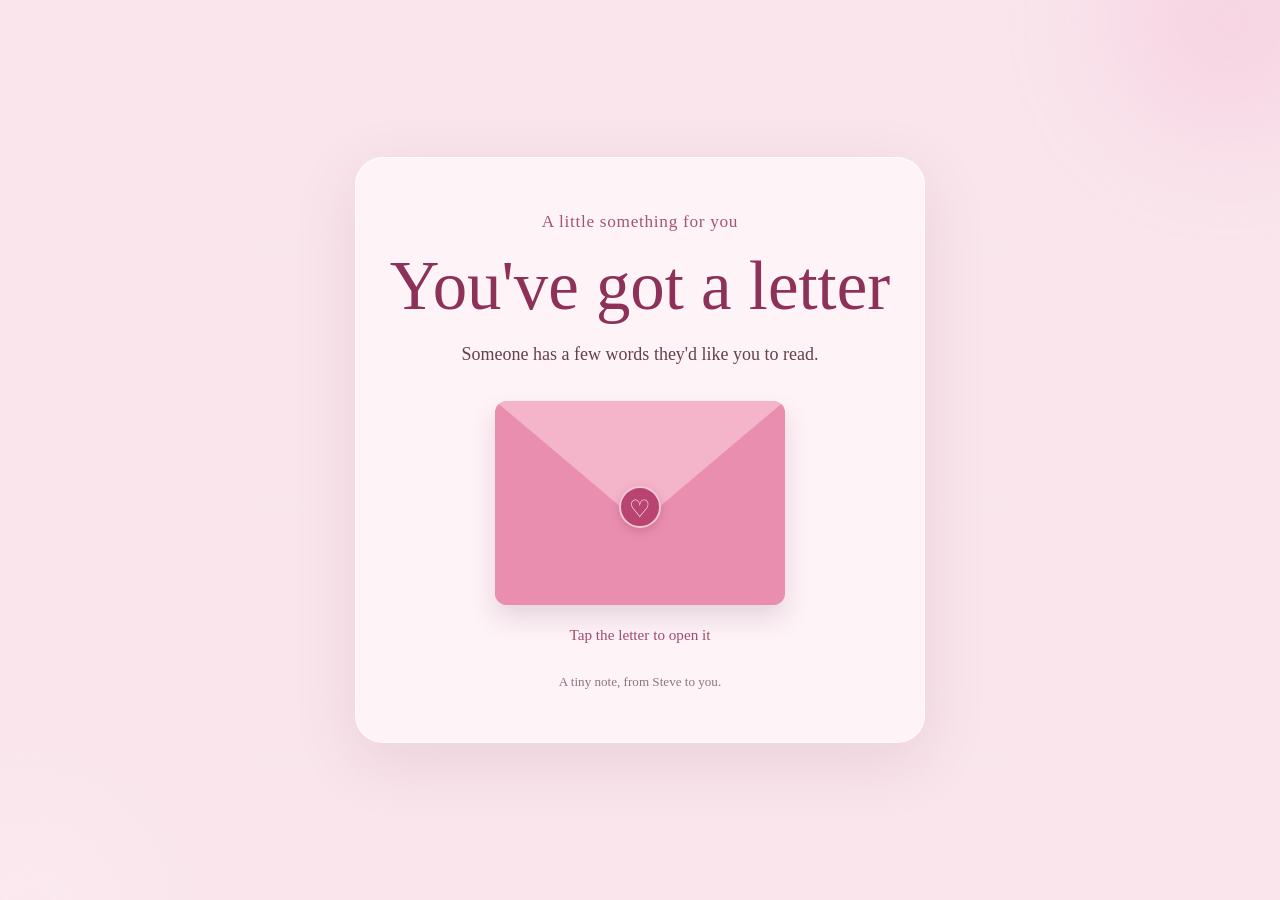
==== index.html @ 663585a5 "Add files via upload" ====
<!doctype html>
<html lang="en">
<head>
  <meta charset="utf-8">
  <meta name="viewport" content="width=device-width, initial-scale=1">
  <meta name="theme-color" content="#f8dce6">
  <meta name="description" content="A little letter from Steve. Maybe the start of a friendship.">
  <title>A Letter for You | Steve</title>
  <link rel="stylesheet" href="style.css">
</head>
<body>
  <div class="ambient ambient-one" aria-hidden="true"></div>
  <div class="ambient ambient-two" aria-hidden="true"></div>

  <main>
    <section class="welcome" id="welcome" aria-labelledby="welcome-title">
      <div class="welcome-card">
        <p class="eyebrow">A little something for you</p>
        <h1 id="welcome-title">You've got a letter</h1>
        <p class="welcome-copy">Someone has a few words they'd like you to read.</p>
        <button class="envelope-button" id="open-letter" type="button" aria-label="Open your friendship letter">
          <span class="envelope" aria-hidden="true">
            <span class="envelope-back"></span>
            <span class="letter-peek"><span>for you</span><span class="tiny-heart">♡</span></span>
            <span class="envelope-front"></span>
            <span class="envelope-flap"></span>
            <span class="wax-seal">♡</span>
          </span>
          <span class="open-hint">Tap the letter to open it</span>
        </button>
        <p class="small-note">A tiny note, from Steve to you.</p>
      </div>
    </section>

    <section class="letter-section" id="letter-section" hidden aria-labelledby="letter-title">
      <article class="letter-paper">
        <div class="letter-top">
          <span class="little-sparkle" aria-hidden="true">✧</span>
          <p class="eyebrow">A note from me to you</p>
          <span class="little-sparkle" aria-hidden="true">✧</span>
        </div>
        <h2 id="letter-title">Hi, there.</h2>

        <div class="letter-body">
          <p>I am Steve. That's not my real name, but you can call me that.</p>
          <p>If I shared this link with you, it means you might be someone I'd like to be friends with, or someone I'd like to get to know a little before we become friends. Basically, I want us to be friends.</p>
          <p>Why friends? I am on a <em>MISSION</em>, collecting friends and building an army so I can get your vote and become Prime Minister with your help...</p>
          <p class="joke-line">Awww, just kidding. LOL. Not that.</p>
          <p>I just want to be friends. I want someone who stands by me, talks to me, and shares little moments with me. I'm a keyboard warrior, so you might have to read my very long paragraphs. But hey, you might actually enjoy them, because they'll probably be about you and how amazing you are, and about how friendship can mean more than just calling someone a friend.</p>
          <p>I love making friends, and I'm looking for friends here because I haven't really been able to make many in real life. :) I'm an introvert and an overthinker trying to find people I can talk to, people who support each other, and people who can be there for one another during good and bad times.</p>
          <p>So, please don't ignore me after reading this. I wrote this little letter for you, and I hope it makes you smile. Thank you for taking the time to read it.</p>
        </div>

        <div class="signature-block">
          <p class="signoff">Your friend,</p>
          <p class="signature">Steve</p>
        </div>

        <div class="flower-divider" aria-hidden="true"><span>♡</span> <span>✿</span> <span>♡</span></div>

        <div class="form-invitation" aria-live="polite">
          <p class="invitation-copy" id="invitation-copy">After clicking this button, it will take you to a little form. Will you please, please, please give me five minutes of your time to fill it out?</p>
          <button class="cta-button" id="form-button" type="button">
            <span id="button-label">Read Before Clicking Me</span>
            <span class="button-heart" aria-hidden="true">♡</span>
          </button>
          <p class="tiny-footnote" id="button-footnote">No pressure. Just a little step toward getting to know each other.</p>
        </div>
      </article>
      <footer class="page-footer">made with care by Steve <span aria-hidden="true">♡</span></footer>
    </section>
  </main>

  <div class="toast" id="toast" role="status" aria-live="polite"></div>
  <script src="script.js"></script>
</body>
</html>
---- style.css ----
@font-face {
  font-family: "Stay With Me";
  src: url("assets/fonts/stay-with-me.otf") format("opentype");
  font-display: swap;
}
@font-face {
  font-family: "Photograph Signature";
  src: url("assets/fonts/photograph-signature.ttf") format("truetype");
  font-display: swap;
}
@font-face {
  font-family: "Gossamer Body";
  src: url("assets/fonts/childs-journal.ttf") format("truetype");
  font-display: swap;
}
@font-face {
  font-family: "Handwriting";
  src: url("assets/fonts/handwriting-regular.otf") format("opentype");
  font-display: swap;
}

:root {
  --rose: #c54c7b;
  --rose-dark: #8d3158;
  --rose-soft: #f6d5e1;
  --ink: #65414f;
  --paper: rgba(255, 249, 251, .88);
  --gold: #b58b55;
}
* { box-sizing: border-box; }
html { min-height: 100%; scroll-behavior: smooth; }
body {
  min-height: 100vh;
  margin: 0;
  color: var(--ink);
  font-family: "Handwriting", "Gossamer Body", Georgia, serif;
  font-size: 18px;
  line-height: 1.8;
  background-color: #f9e3eb;
  background-image: linear-gradient(rgba(255, 244, 248, .16), rgba(255, 244, 248, .16)), url("assets/background-mobile.jpg");
  background-size: cover;
  background-position: center top;
  background-attachment: fixed;
  overflow-x: hidden;
}
button { font: inherit; }
button:focus-visible { outline: 3px solid #a6426d; outline-offset: 5px; }
[hidden] { display: none !important; }

.ambient {
  position: fixed; width: 240px; height: 240px; border-radius: 50%;
  filter: blur(55px); opacity: .26; pointer-events: none; z-index: -1;
  background: #f1a9c6;
}
.ambient-one { top: -100px; right: -70px; }
.ambient-two { bottom: -130px; left: -90px; background: #fff4f8; }

main { width: 100%; min-height: 100vh; }
.welcome {
  min-height: 100svh; display: grid; place-items: center;
  padding: 28px 16px;
  animation: fade-in .8s ease both;
}
.welcome-card {
  width: min(100%, 570px); text-align: center; padding: clamp(24px, 6vw, 48px) 20px;
  border: 1px solid rgba(255,255,255,.78); border-radius: 28px;
  background: rgba(255, 248, 251, .64);
  box-shadow: 0 18px 65px rgba(126, 55, 82, .12);
  backdrop-filter: blur(7px);
}
.eyebrow {
  margin: 0; color: #a65374; font-family: "Handwriting", cursive;
  font-size: 1.08rem; letter-spacing: .04em;
}
h1, h2 {
  font-family: "Stay With Me", "Handwriting", cursive;
  font-weight: 400; color: var(--rose-dark); line-height: 1.15;
}
h1 { margin: 10px 0 12px; font-size: clamp(2.6rem, 8vw, 4.3rem); }
.welcome-copy { margin: 0 auto 18px; max-width: 360px; }
.envelope-button {
  display: flex; align-items: center; flex-direction: column; gap: 16px;
  width: 100%; border: 0; background: transparent; color: var(--rose-dark);
  cursor: pointer; padding: 12px 0 8px;
}
.envelope {
  width: min(76vw, 290px); aspect-ratio: 1.42; position: relative;
  display: block; filter: drop-shadow(0 13px 12px rgba(115, 44, 73, .16));
  transition: transform .3s ease;
}
.envelope-button:hover .envelope { transform: translateY(-4px) rotate(-1deg); }
.envelope-back, .envelope-front, .envelope-flap {
  position: absolute; inset: 0; border-radius: 12px;
}
.envelope-back { background: #eaa3bd; }
.letter-peek {
  position: absolute; z-index: 1; left: 9%; right: 9%; top: 4%; height: 86%;
  background: #fff8fb; border: 1px solid #f3cbd9; border-radius: 5px;
  display: flex; align-items: center; justify-content: center; flex-direction: column;
  font-family: "Stay With Me", cursive; font-size: 2rem; color: #b64d78;
  transition: transform .85s cubic-bezier(.2,.75,.2,1), opacity .4s;
}
.tiny-heart { font-size: 1.2rem; line-height: 1; }
.envelope-front {
  z-index: 2; background: #e98eae;
  clip-path: polygon(0 0, 50% 58%, 100% 0, 100% 100%, 0 100%);
}
.envelope-flap {
  z-index: 3; background: #f4b4ca;
  clip-path: polygon(0 0, 100% 0, 50% 60%);
  transform-origin: top center; transition: transform .65s ease;
}
.wax-seal {
  position: absolute; z-index: 4; left: 50%; top: 52%; transform: translate(-50%,-50%);
  width: 42px; height: 42px; display: grid; place-items: center; border-radius: 50%;
  background: #b94472; color: #fff1f6; border: 2px solid #f4c6d6;
  font-size: 24px; box-shadow: 0 3px 8px #a44c6a55;
  transition: opacity .3s, transform .3s;
}
.open-hint { font-size: .95rem; opacity: .86; }
.small-note { margin: 14px 0 0; font-size: .82rem; opacity: .72; }
.welcome.opening .envelope-flap { transform: rotateX(180deg); }
.welcome.opening .wax-seal { opacity: 0; transform: translate(-50%,-50%) scale(.5); }
.welcome.opening .letter-peek { transform: translateY(-58%); }
.welcome.leaving { animation: fade-out .65s ease forwards; pointer-events: none; }

.letter-section { width: 100%; padding: clamp(18px, 4vw, 42px) 14px 24px; animation: rise-in .9s cubic-bezier(.2,.75,.2,1) both; }
.letter-paper {
  position: relative; isolation: isolate; overflow: hidden;
  width: min(100%, 790px); margin: 0 auto; padding: clamp(24px, 6vw, 58px);
  border: 1px solid rgba(255,255,255,.8); border-radius: 8px 8px 18px 18px;
  background: var(--paper); box-shadow: 0 22px 75px rgba(105, 44, 69, .15);
  backdrop-filter: blur(3px);
}
.letter-paper::before {
  content: ""; position: absolute; z-index: -1; inset: 10px;
  border: 1px solid rgba(190, 133, 155, .26); border-radius: 5px; pointer-events: none;
}
.letter-top { display: flex; align-items: center; justify-content: center; gap: 13px; }
.little-sparkle { color: var(--gold); font-size: 1.5rem; }
h2 { text-align: center; font-size: clamp(2.6rem, 8vw, 4.2rem); margin: 8px 0 24px; }
.letter-body { font-size: clamp(1.03rem, 2.3vw, 1.18rem); line-height: 1.9; }
.letter-body p { margin: 0 0 1.1em; }
.letter-body em { color: #b83f72; font-style: normal; font-weight: bold; letter-spacing: .07em; }
.joke-line { color: #a0446b; }
.signature-block { margin: 25px 0 8px; text-align: right; }
.signoff { margin: 0; font-size: .95rem; }
.signature { margin: -6px 0 0; font-family: "Photograph Signature", cursive; font-size: clamp(3.3rem, 10vw, 5rem); line-height: 1.25; color: #9e3d67; }
.flower-divider { display: flex; justify-content: center; gap: 16px; margin: 20px 0 25px; color: #bd7d98; font-size: 1.2rem; }
.form-invitation { text-align: center; max-width: 590px; margin: 0 auto; }
.invitation-copy { margin: 0 auto 23px; font-size: clamp(1.02rem, 2.4vw, 1.15rem); line-height: 1.8; transition: opacity .25s, transform .25s; }
.cta-button {
  position: relative; display: inline-flex; justify-content: center; align-items: center; gap: 12px;
  max-width: 100%; padding: 14px 25px; border: 1px solid rgba(255,255,255,.8); border-radius: 999px;
  background: linear-gradient(135deg, #d96391, #b94275); color: white;
  box-shadow: 0 9px 22px rgba(172, 59, 105, .24), inset 0 1px 0 #ffffff55;
  cursor: pointer; line-height: 1.35; font-size: 1rem; font-weight: 600;
  animation: pulse 1.8s ease-in-out infinite;
  transition: transform .2s ease, box-shadow .2s ease, background .25s ease;
}
.cta-button:hover { transform: translateY(-2px) scale(1.025); box-shadow: 0 12px 28px rgba(172,59,105,.3); }
.cta-button:active { transform: scale(.97); }
.cta-button.is-second { background: linear-gradient(135deg, #b94a79, #92335e); animation-duration: 1.45s; }
.button-heart { font-size: 1.25rem; line-height: 1; }
.tiny-footnote { margin: 15px 0 0; font-size: .85rem; opacity: .78; }
.page-footer { width: min(100%, 790px); margin: 0 auto; padding: 16px; text-align: center; font-size: .86rem; color: #874864; }
.page-footer span { color: #c34f7e; }
.toast {
  position: fixed; left: 50%; bottom: 20px; z-index: 10; transform: translate(-50%, 20px);
  width: max-content; max-width: calc(100% - 32px); padding: 10px 16px; border-radius: 999px;
  color: #fff; background: #7d3454; box-shadow: 0 6px 20px #53243a33;
  font-size: .88rem; opacity: 0; pointer-events: none; transition: opacity .2s, transform .2s;
}
.toast.visible { opacity: 1; transform: translate(-50%, 0); }

@keyframes pulse {
  0%, 100% { transform: scale(1); box-shadow: 0 9px 22px rgba(172,59,105,.23), 0 0 0 0 rgba(208,83,132,.18); }
  50% { transform: scale(1.035); box-shadow: 0 12px 25px rgba(172,59,105,.27), 0 0 0 9px rgba(208,83,132,0); }
}
@keyframes fade-in { from { opacity: 0; } to { opacity: 1; } }
@keyframes fade-out { to { opacity: 0; transform: scale(.97); filter: blur(3px); } }
@keyframes rise-in { from { opacity: 0; transform: translateY(22px); } to { opacity: 1; transform: translateY(0); } }

@media (min-width: 760px) {
  body {
    background-image: linear-gradient(rgba(255, 245, 249, .12), rgba(255, 245, 249, .12)), url("assets/background-desktop.png");
    background-size: cover; background-position: center center;
  }
  .welcome-card { background: rgba(255, 249, 251, .73); }
  .letter-section { padding-top: 36px; }
  .letter-paper { padding: clamp(42px, 5vw, 68px); }
}
@media (max-width: 420px) {
  body { font-size: 16px; background-attachment: scroll; }
  .welcome-card { padding-inline: 16px; border-radius: 22px; }
  .letter-section { padding: 10px 8px 18px; }
  .letter-paper { padding: 25px 22px; }
  .cta-button { padding: 13px 17px; font-size: .95rem; }
}
@media (prefers-reduced-motion: reduce) {
  *, *::before, *::after { scroll-behavior: auto !important; animation-duration: .01ms !important; animation-iteration-count: 1 !important; transition-duration: .01ms !important; }
}
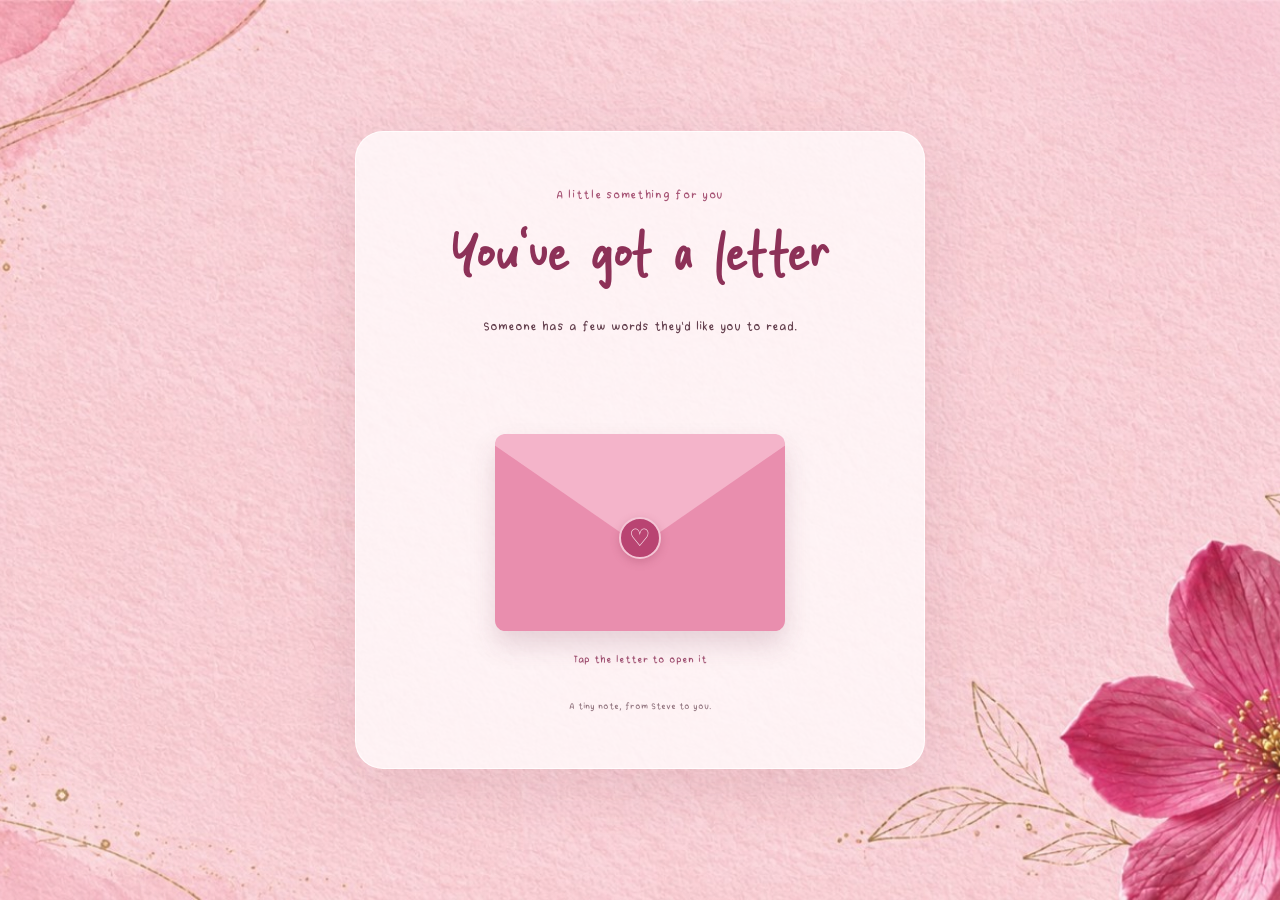
==== commit 3b5dec7b: "Add files via upload" ====
--- a/index.html
+++ b/index.html
@@ -19,12 +19,15 @@
         <h1 id="welcome-title">You've got a letter</h1>
         <p class="welcome-copy">Someone has a few words they'd like you to read.</p>
         <button class="envelope-button" id="open-letter" type="button" aria-label="Open your friendship letter">
-          <span class="envelope" aria-hidden="true">
-            <span class="envelope-back"></span>
-            <span class="letter-peek"><span>for you</span><span class="tiny-heart">♡</span></span>
-            <span class="envelope-front"></span>
-            <span class="envelope-flap"></span>
-            <span class="wax-seal">♡</span>
+          <span class="envelope-stage" aria-hidden="true">
+            <span class="envelope">
+              <span class="env-back"></span>
+              <svg class="env-flap-open" viewBox="0 0 300 78" preserveAspectRatio="none" focusable="false"><path d="M0 78 L150 0 L300 78 Z"/></svg>
+              <span class="env-note" id="env-note"><span class="note-text">for you</span><span class="note-heart">♡</span></span>
+              <svg class="env-pocket" viewBox="0 0 300 204" preserveAspectRatio="none" focusable="false"><path d="M0 12 L150 112 L300 12 L300 192 Q300 204 288 204 L12 204 Q0 204 0 192 Z"/></svg>
+              <svg class="env-flap-closed" viewBox="0 0 300 116" preserveAspectRatio="none" focusable="false"><path d="M0 12 Q0 0 12 0 L288 0 Q300 0 300 12 L150 116 Z"/></svg>
+              <span class="env-seal">♡</span>
+            </span>
           </span>
           <span class="open-hint">Tap the letter to open it</span>
         </button>
--- a/style.css
+++ b/style.css
@@ -64,9 +64,8 @@
 .welcome-card {
   width: min(100%, 570px); text-align: center; padding: clamp(24px, 6vw, 48px) 20px;
   border: 1px solid rgba(255,255,255,.78); border-radius: 28px;
-  background: rgba(255, 248, 251, .64);
+  background: rgba(255, 248, 251, .8);
   box-shadow: 0 18px 65px rgba(126, 55, 82, .12);
-  backdrop-filter: blur(7px);
 }
 .eyebrow {
   margin: 0; color: #a65374; font-family: "Handwriting", cursive;
@@ -78,51 +77,93 @@
 }
 h1 { margin: 10px 0 12px; font-size: clamp(2.6rem, 8vw, 4.3rem); }
 .welcome-copy { margin: 0 auto 18px; max-width: 360px; }
+/* ---------- Envelope (rebuilt from scratch) ----------
+   Layers, bottom to top (fixed order, nothing swaps while animating):
+   back -> open flap -> note -> front pocket -> closed flap -> seal
+   Timeline after the tap:
+   0.00s  seal fades
+   0.15s  closed flap folds up (0.45s)
+   0.55s  open flap unfolds behind the note (0.45s)
+   1.50s  note slides out (0.9s)
+*/
 .envelope-button {
   display: flex; align-items: center; flex-direction: column; gap: 16px;
   width: 100%; border: 0; background: transparent; color: var(--rose-dark);
   cursor: pointer; padding: 12px 0 8px;
+  -webkit-tap-highlight-color: transparent;
+}
+.envelope-button:focus { outline: none; }
+.envelope-button:focus-visible { outline: 3px solid #a6426d; outline-offset: 5px; border-radius: 16px; }
+
+.envelope-stage {
+  --env-w: min(76vw, 290px);
+  --env-h: calc(var(--env-w) * .68);
+  display: block;
+  padding-top: calc(var(--env-h) * .3); /* room for the flap + note to rise */
 }
 .envelope {
-  width: min(76vw, 290px); aspect-ratio: 1.42; position: relative;
-  display: block; filter: drop-shadow(0 13px 12px rgba(115, 44, 73, .16));
+  display: block; position: relative;
+  width: var(--env-w); height: var(--env-h);
   transition: transform .3s ease;
 }
-.envelope-button:hover .envelope { transform: translateY(-4px) rotate(-1deg); }
-.envelope-back, .envelope-front, .envelope-flap {
-  position: absolute; inset: 0; border-radius: 12px;
-}
-.envelope-back { background: #eaa3bd; }
-.letter-peek {
-  position: absolute; z-index: 1; left: 9%; right: 9%; top: 4%; height: 86%;
+@media (hover: hover) {
+  .welcome:not(.opening) .envelope-button:hover .envelope { transform: translateY(-4px); }
+}
+
+.envelope > * { position: absolute; display: block; }
+
+.env-back {
+  inset: 0; border-radius: 12px; background: #eaa3bd;
+  box-shadow: 0 14px 26px rgba(115, 44, 73, .17);
+}
+
+/* open flap: sits above the envelope, behind the note */
+.env-flap-open {
+  left: 0; width: 100%; height: 38.24%; bottom: calc(100% - 1px);
+  fill: #f8c6d7; overflow: visible;
+  transform-origin: 50% 100%; transform: scaleY(0);
+}
+
+/* the note */
+.env-note {
+  left: 8%; right: 8%; top: 7%; height: 80%;
   background: #fff8fb; border: 1px solid #f3cbd9; border-radius: 5px;
-  display: flex; align-items: center; justify-content: center; flex-direction: column;
-  font-family: "Stay With Me", cursive; font-size: 2rem; color: #b64d78;
-  transition: transform .85s cubic-bezier(.2,.75,.2,1), opacity .4s;
-}
-.tiny-heart { font-size: 1.2rem; line-height: 1; }
-.envelope-front {
-  z-index: 2; background: #e98eae;
-  clip-path: polygon(0 0, 50% 58%, 100% 0, 100% 100%, 0 100%);
-}
-.envelope-flap {
-  z-index: 3; background: #f4b4ca;
-  clip-path: polygon(0 0, 100% 0, 50% 60%);
-  transform-origin: top center; transition: transform .65s ease;
-}
-.wax-seal {
-  position: absolute; z-index: 4; left: 50%; top: 52%; transform: translate(-50%,-50%);
-  width: 42px; height: 42px; display: grid; place-items: center; border-radius: 50%;
+  display: flex !important; flex-direction: column; align-items: center; justify-content: flex-start;
+  padding-top: 18%;
+  font-family: "Stay With Me", cursive; color: #b64d78;
+}
+.note-text { font-size: clamp(1.5rem, 6.5vw, 2rem); line-height: 1.1; }
+.note-heart { font-size: 1.2rem; line-height: 1.4; }
+
+/* front pocket */
+.env-pocket { inset: 0; width: 100%; height: 100%; fill: #e98eae; }
+
+/* closed flap */
+.env-flap-closed {
+  left: 0; top: 0; width: 100%; height: 56.86%;
+  fill: #f4b4ca; overflow: visible;
+  transform-origin: 50% 0; transform: scaleY(1);
+}
+
+/* wax seal */
+.env-seal {
+  left: 50%; top: 53%; width: 42px; height: 42px; margin: -21px 0 0 -21px;
+  display: grid !important; place-items: center; border-radius: 50%;
   background: #b94472; color: #fff1f6; border: 2px solid #f4c6d6;
-  font-size: 24px; box-shadow: 0 3px 8px #a44c6a55;
-  transition: opacity .3s, transform .3s;
-}
-.open-hint { font-size: .95rem; opacity: .86; }
+  font-size: 24px; line-height: 1; box-shadow: 0 3px 8px #a44c6a55;
+}
+
+.open-hint { font-size: .95rem; opacity: .86; transition: opacity .3s ease; }
 .small-note { margin: 14px 0 0; font-size: .82rem; opacity: .72; }
-.welcome.opening .envelope-flap { transform: rotateX(180deg); }
-.welcome.opening .wax-seal { opacity: 0; transform: translate(-50%,-50%) scale(.5); }
-.welcome.opening .letter-peek { transform: translateY(-58%); }
-.welcome.leaving { animation: fade-out .65s ease forwards; pointer-events: none; }
+
+/* ----- opening sequence ----- */
+.welcome.opening .envelope-button { pointer-events: none; cursor: default; }
+.welcome.opening .open-hint { opacity: 0; }
+.welcome.opening .env-seal { animation: seal-out .3s ease both; }
+.welcome.opening .env-flap-closed { animation: flap-fold .45s cubic-bezier(.45, 0, .7, .55) .15s both; }
+.welcome.opening .env-flap-open { animation: flap-unfold .45s cubic-bezier(.3, .45, .55, 1) .55s both; }
+.welcome.opening .env-note { animation: note-pop .9s cubic-bezier(.22, .85, .3, 1.08) 1.5s both; }
+.welcome.leaving { animation: fade-out .6s ease forwards; pointer-events: none; }
 
 .letter-section { width: 100%; padding: clamp(18px, 4vw, 42px) 14px 24px; animation: rise-in .9s cubic-bezier(.2,.75,.2,1) both; }
 .letter-paper {
@@ -178,7 +219,11 @@
   50% { transform: scale(1.035); box-shadow: 0 12px 25px rgba(172,59,105,.27), 0 0 0 9px rgba(208,83,132,0); }
 }
 @keyframes fade-in { from { opacity: 0; } to { opacity: 1; } }
-@keyframes fade-out { to { opacity: 0; transform: scale(.97); filter: blur(3px); } }
+@keyframes fade-out { to { opacity: 0; transform: scale(.97); } }
+@keyframes seal-out { from { opacity: 1; transform: scale(1); } to { opacity: 0; transform: scale(.5); } }
+@keyframes flap-fold { from { transform: scaleY(1); } to { transform: scaleY(0); } }
+@keyframes flap-unfold { from { transform: scaleY(0); } to { transform: scaleY(1); } }
+@keyframes note-pop { from { transform: translateY(0); } to { transform: translateY(-46%); } }
 @keyframes rise-in { from { opacity: 0; transform: translateY(22px); } to { opacity: 1; transform: translateY(0); } }
 
 @media (min-width: 760px) {
@@ -186,7 +231,7 @@
     background-image: linear-gradient(rgba(255, 245, 249, .12), rgba(255, 245, 249, .12)), url("assets/background-desktop.png");
     background-size: cover; background-position: center center;
   }
-  .welcome-card { background: rgba(255, 249, 251, .73); }
+  .welcome-card { background: rgba(255, 249, 251, .84); }
   .letter-section { padding-top: 36px; }
   .letter-paper { padding: clamp(42px, 5vw, 68px); }
 }
